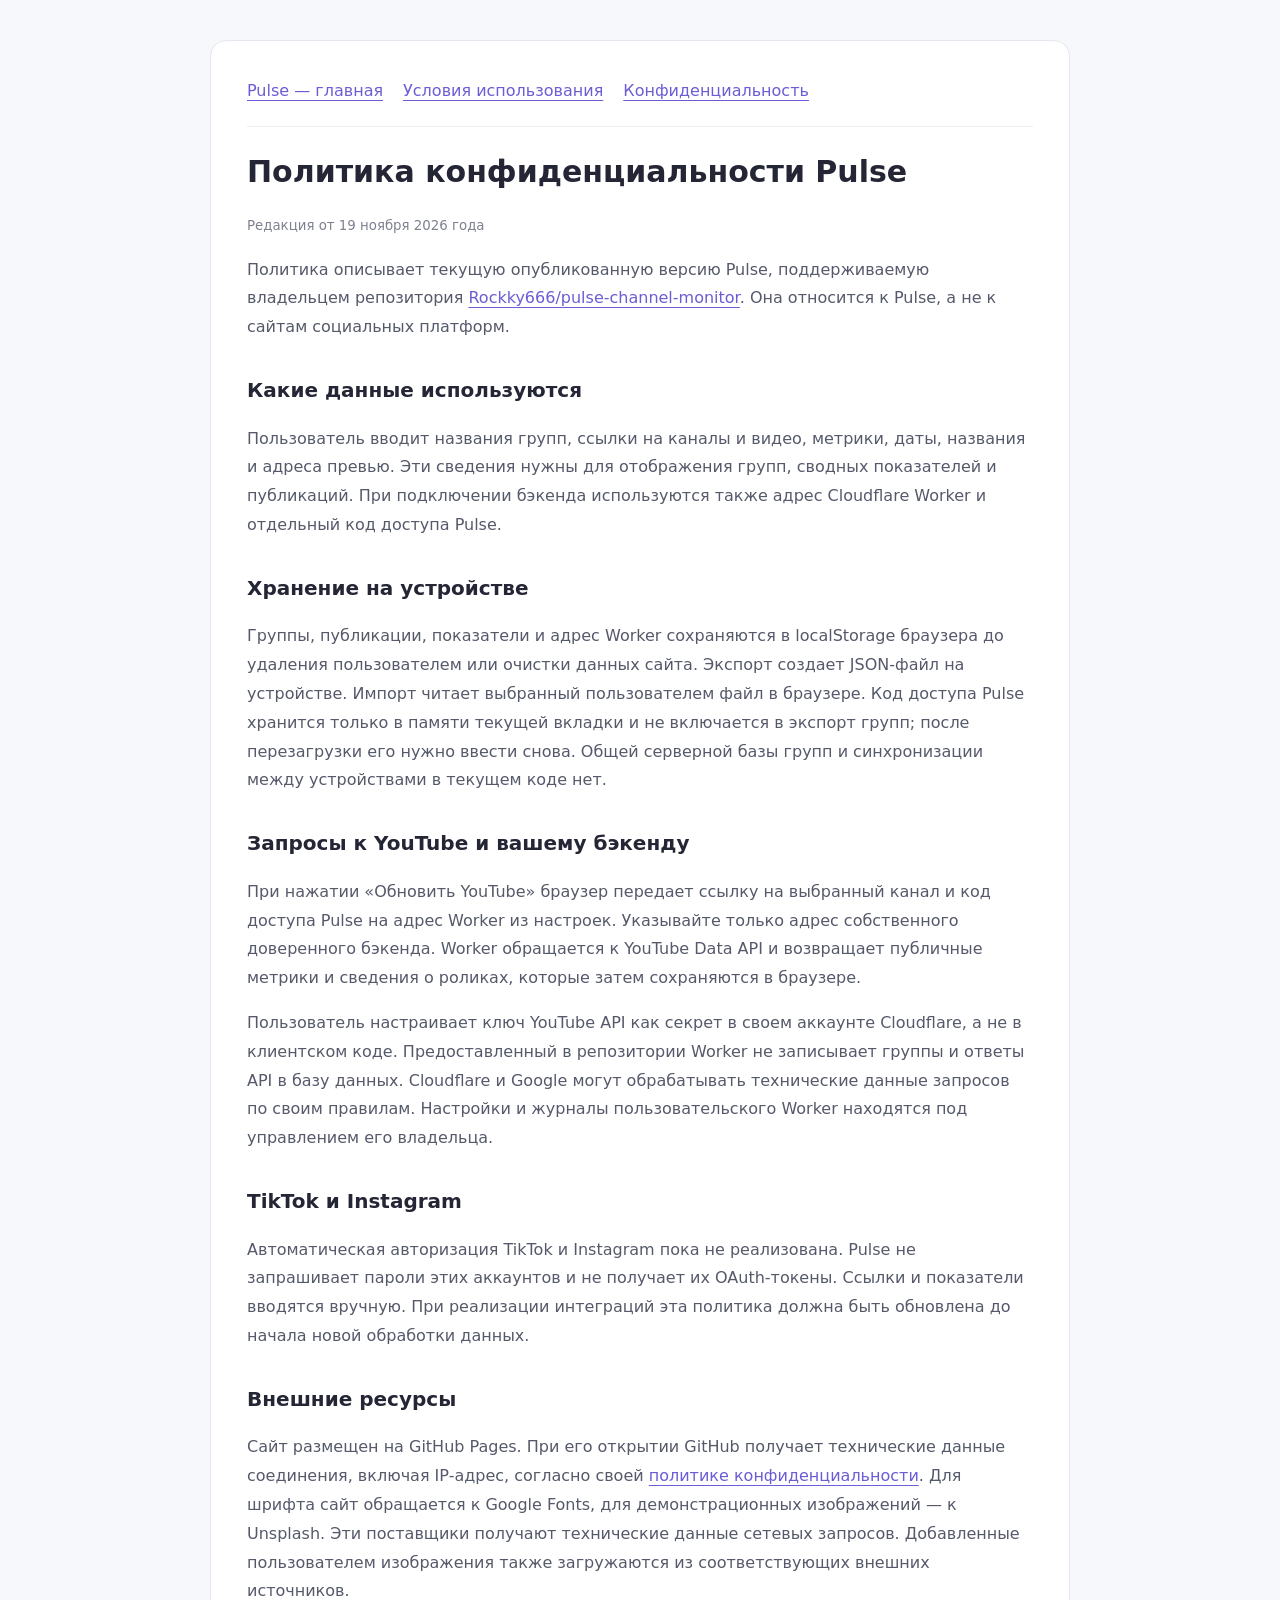
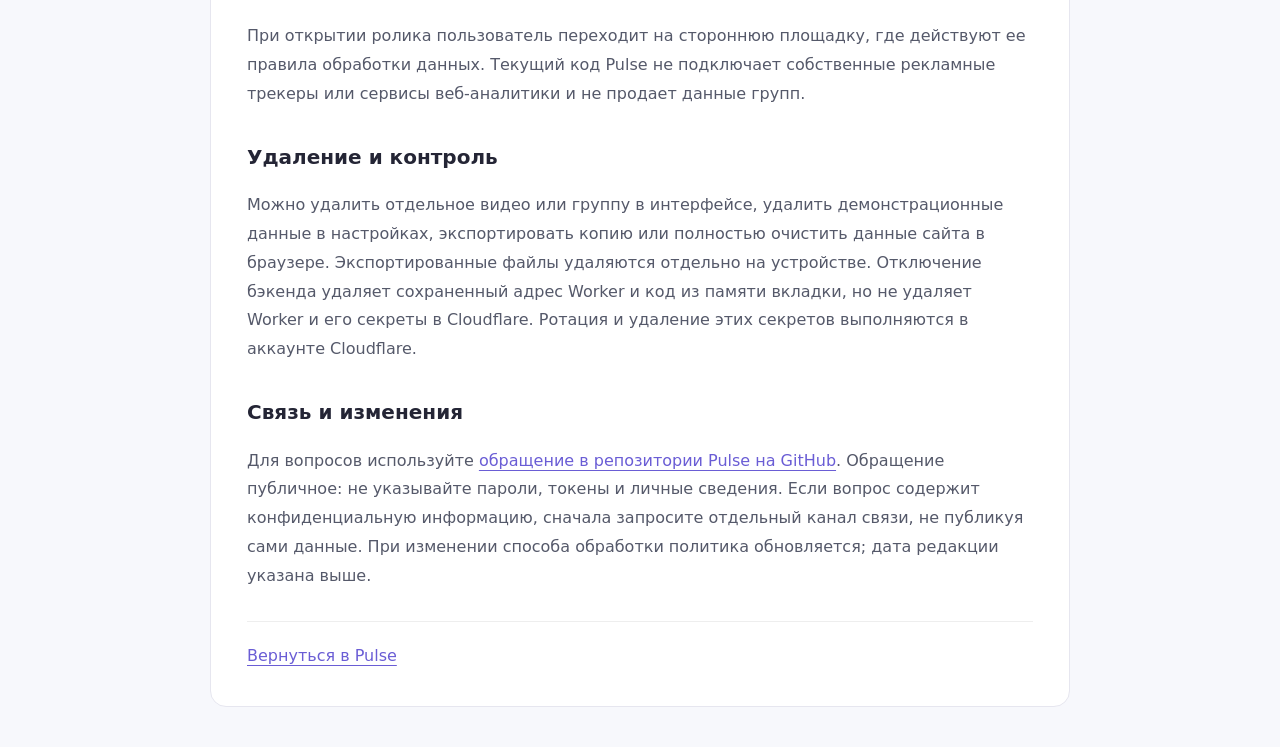
==== privacy.html @ cca0159f "Add TikTok verification and Pulse policy pages" ====
<!doctype html><html lang="ru"><head><meta charset="utf-8"><meta name="viewport" content="width=device-width,initial-scale=1"><title>Политика конфиденциальности — Pulse</title><style>*{box-sizing:border-box}body{margin:0;background:#f7f8fc;color:#242535;font:16px/1.8 system-ui,sans-serif}main{max-width:860px;margin:40px auto;padding:36px;background:white;border:1px solid #e6e6ef;border-radius:16px}nav{display:flex;gap:20px;flex-wrap:wrap;border-bottom:1px solid #eee;padding-bottom:20px;margin-bottom:25px}a{color:#6a5dd5;text-underline-offset:4px}h1{font-size:30px;line-height:1.3}h2{font-size:20px;margin-top:30px}p,li{color:#55596a}small{color:#7e8190}footer{border-top:1px solid #eee;margin-top:30px;padding-top:20px}@media(max-width:600px){main{margin:12px;padding:22px}h1{font-size:26px}}</style></head><body><main><nav><a href="./">Pulse — главная</a><a href="terms.html">Условия использования</a><a href="privacy.html">Конфиденциальность</a></nav><h1>Политика конфиденциальности Pulse</h1><small>Редакция от 19 ноября 2026 года</small>
<p>Политика описывает текущую опубликованную версию Pulse, поддерживаемую владельцем репозитория <a href="https://github.com/Rockky666/pulse-channel-monitor">Rockky666/pulse-channel-monitor</a>. Она относится к Pulse, а не к сайтам социальных платформ.</p>
<h2>Какие данные используются</h2><p>Пользователь вводит названия групп, ссылки на каналы и видео, метрики, даты, названия и адреса превью. Эти сведения нужны для отображения групп, сводных показателей и публикаций. При подключении бэкенда используются также адрес Cloudflare Worker и отдельный код доступа Pulse.</p>
<h2>Хранение на устройстве</h2><p>Группы, публикации, показатели и адрес Worker сохраняются в localStorage браузера до удаления пользователем или очистки данных сайта. Экспорт создает JSON-файл на устройстве. Импорт читает выбранный пользователем файл в браузере. Код доступа Pulse хранится только в памяти текущей вкладки и не включается в экспорт групп; после перезагрузки его нужно ввести снова. Общей серверной базы групп и синхронизации между устройствами в текущем коде нет.</p>
<h2>Запросы к YouTube и вашему бэкенду</h2><p>При нажатии «Обновить YouTube» браузер передает ссылку на выбранный канал и код доступа Pulse на адрес Worker из настроек. Указывайте только адрес собственного доверенного бэкенда. Worker обращается к YouTube Data API и возвращает публичные метрики и сведения о роликах, которые затем сохраняются в браузере.</p><p>Пользователь настраивает ключ YouTube API как секрет в своем аккаунте Cloudflare, а не в клиентском коде. Предоставленный в репозитории Worker не записывает группы и ответы API в базу данных. Cloudflare и Google могут обрабатывать технические данные запросов по своим правилам. Настройки и журналы пользовательского Worker находятся под управлением его владельца.</p>
<h2>TikTok и Instagram</h2><p>Автоматическая авторизация TikTok и Instagram пока не реализована. Pulse не запрашивает пароли этих аккаунтов и не получает их OAuth-токены. Ссылки и показатели вводятся вручную. При реализации интеграций эта политика должна быть обновлена до начала новой обработки данных.</p>
<h2>Внешние ресурсы</h2><p>Сайт размещен на GitHub Pages. При его открытии GitHub получает технические данные соединения, включая IP-адрес, согласно своей <a href="https://docs.github.com/en/site-policy/privacy-policies/github-general-privacy-statement">политике конфиденциальности</a>. Для шрифта сайт обращается к Google Fonts, для демонстрационных изображений — к Unsplash. Эти поставщики получают технические данные сетевых запросов. Добавленные пользователем изображения также загружаются из соответствующих внешних источников.</p><p>При открытии ролика пользователь переходит на стороннюю площадку, где действуют ее правила обработки данных. Текущий код Pulse не подключает собственные рекламные трекеры или сервисы веб-аналитики и не продает данные групп.</p>
<h2>Удаление и контроль</h2><p>Можно удалить отдельное видео или группу в интерфейсе, удалить демонстрационные данные в настройках, экспортировать копию или полностью очистить данные сайта в браузере. Экспортированные файлы удаляются отдельно на устройстве. Отключение бэкенда удаляет сохраненный адрес Worker и код из памяти вкладки, но не удаляет Worker и его секреты в Cloudflare. Ротация и удаление этих секретов выполняются в аккаунте Cloudflare.</p>
<h2>Связь и изменения</h2><p>Для вопросов используйте <a href="https://github.com/Rockky666/pulse-channel-monitor/issues">обращение в репозитории Pulse на GitHub</a>. Обращение публичное: не указывайте пароли, токены и личные сведения. Если вопрос содержит конфиденциальную информацию, сначала запросите отдельный канал связи, не публикуя сами данные. При изменении способа обработки политика обновляется; дата редакции указана выше.</p><footer><a href="./">Вернуться в Pulse</a></footer></main></body></html>
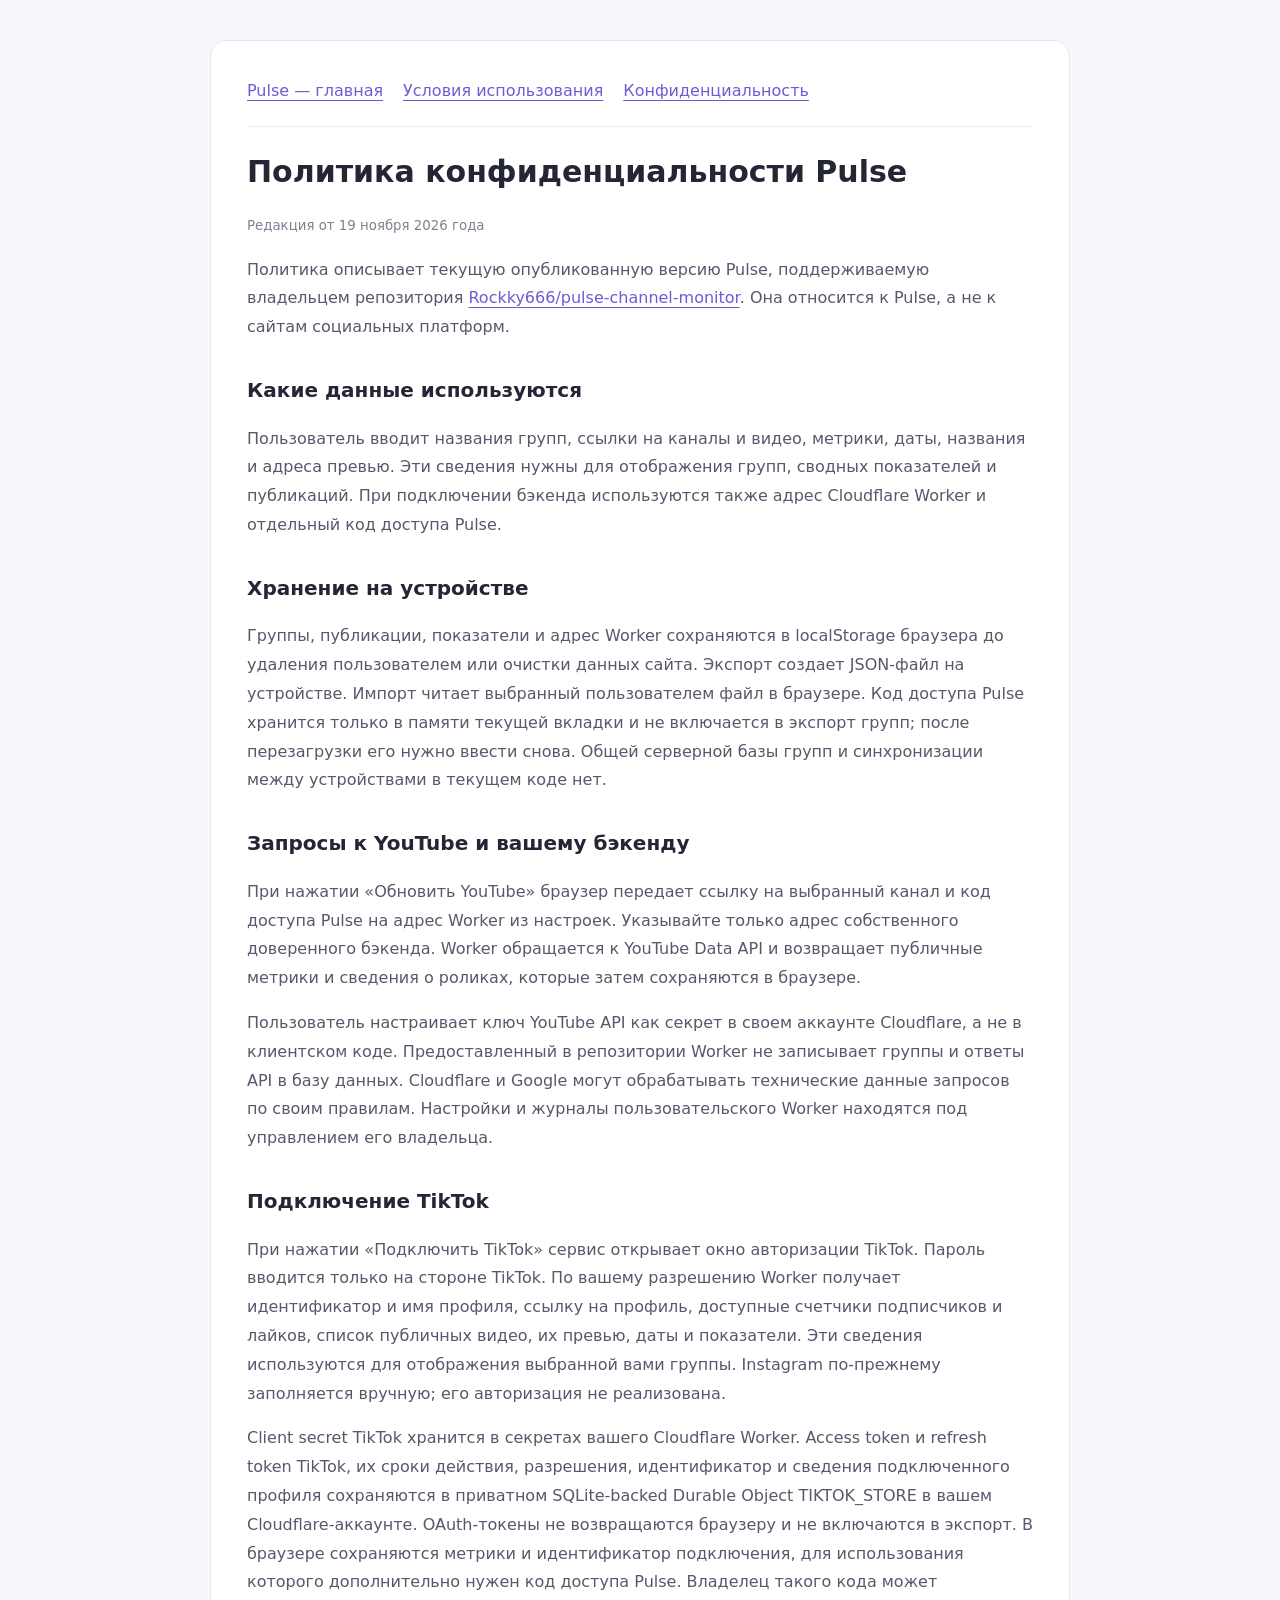
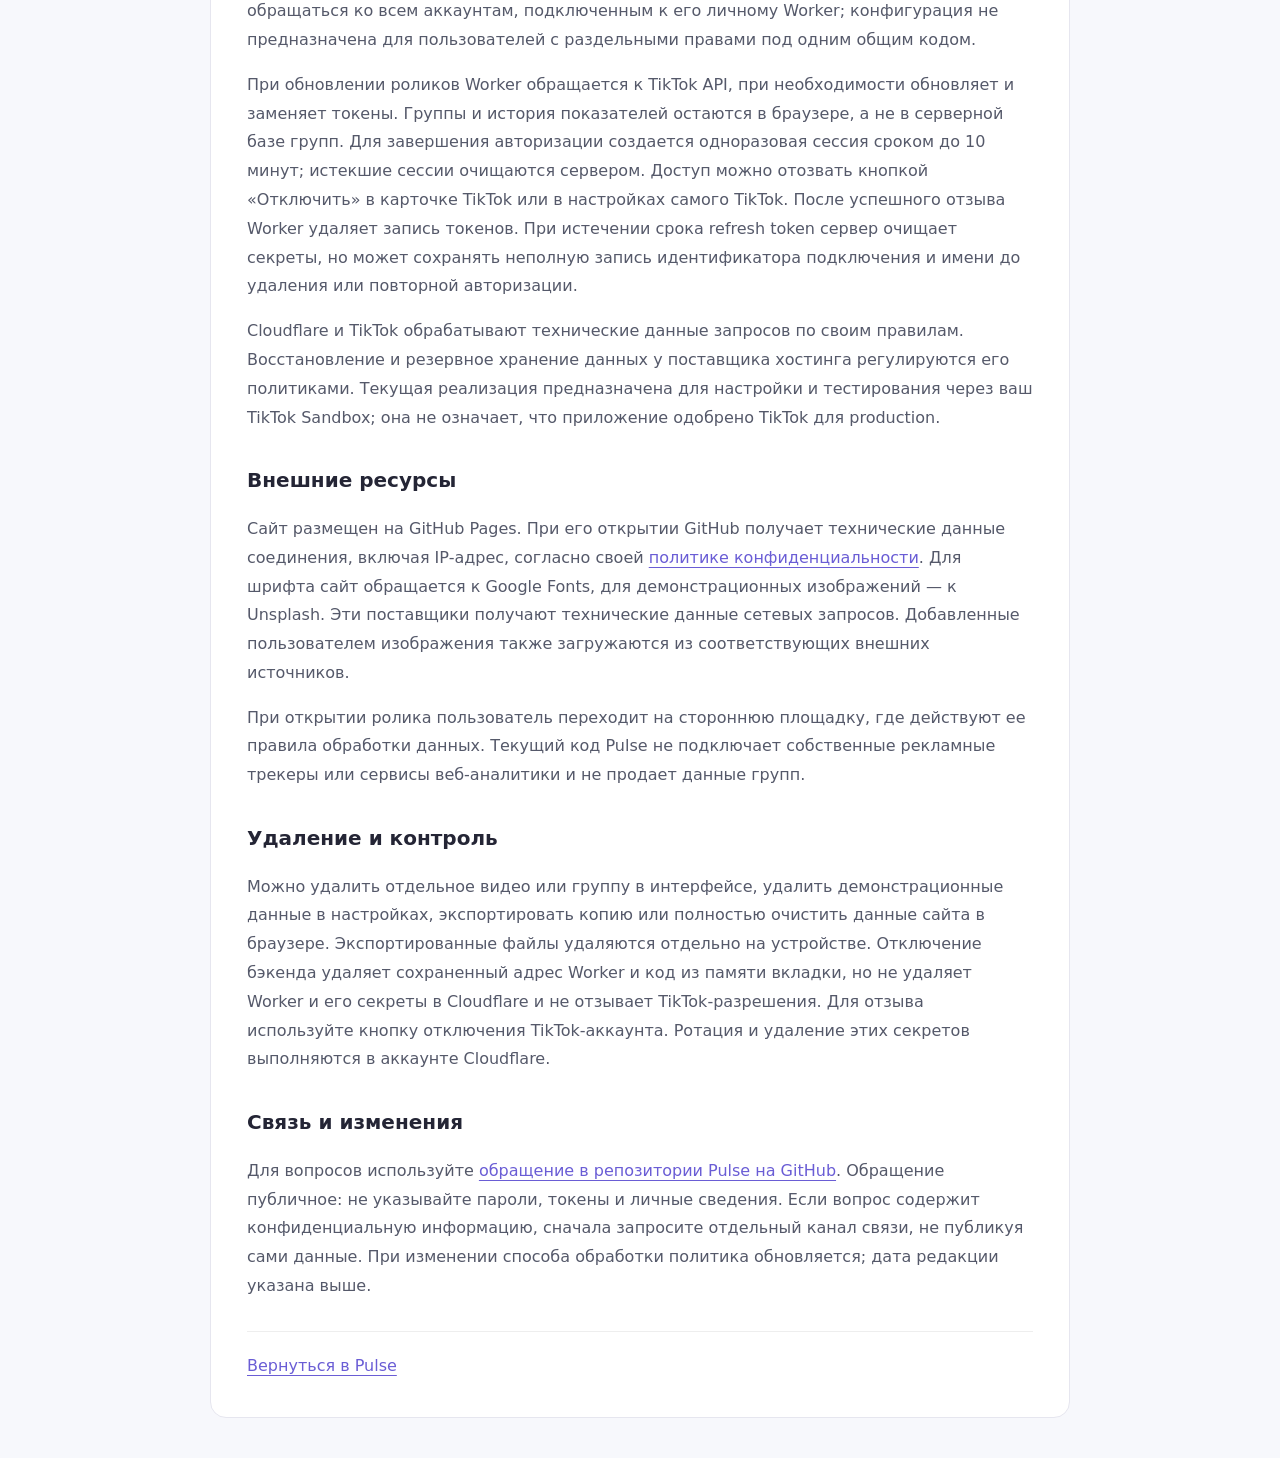
==== commit 96ecf8ac: "Add TikTok Sandbox OAuth and video metrics" ====
--- a/privacy.html
+++ b/privacy.html
@@ -3,7 +3,6 @@
 <h2>Какие данные используются</h2><p>Пользователь вводит названия групп, ссылки на каналы и видео, метрики, даты, названия и адреса превью. Эти сведения нужны для отображения групп, сводных показателей и публикаций. При подключении бэкенда используются также адрес Cloudflare Worker и отдельный код доступа Pulse.</p>
 <h2>Хранение на устройстве</h2><p>Группы, публикации, показатели и адрес Worker сохраняются в localStorage браузера до удаления пользователем или очистки данных сайта. Экспорт создает JSON-файл на устройстве. Импорт читает выбранный пользователем файл в браузере. Код доступа Pulse хранится только в памяти текущей вкладки и не включается в экспорт групп; после перезагрузки его нужно ввести снова. Общей серверной базы групп и синхронизации между устройствами в текущем коде нет.</p>
 <h2>Запросы к YouTube и вашему бэкенду</h2><p>При нажатии «Обновить YouTube» браузер передает ссылку на выбранный канал и код доступа Pulse на адрес Worker из настроек. Указывайте только адрес собственного доверенного бэкенда. Worker обращается к YouTube Data API и возвращает публичные метрики и сведения о роликах, которые затем сохраняются в браузере.</p><p>Пользователь настраивает ключ YouTube API как секрет в своем аккаунте Cloudflare, а не в клиентском коде. Предоставленный в репозитории Worker не записывает группы и ответы API в базу данных. Cloudflare и Google могут обрабатывать технические данные запросов по своим правилам. Настройки и журналы пользовательского Worker находятся под управлением его владельца.</p>
-<h2>TikTok и Instagram</h2><p>Автоматическая авторизация TikTok и Instagram пока не реализована. Pulse не запрашивает пароли этих аккаунтов и не получает их OAuth-токены. Ссылки и показатели вводятся вручную. При реализации интеграций эта политика должна быть обновлена до начала новой обработки данных.</p>
-<h2>Внешние ресурсы</h2><p>Сайт размещен на GitHub Pages. При его открытии GitHub получает технические данные соединения, включая IP-адрес, согласно своей <a href="https://docs.github.com/en/site-policy/privacy-policies/github-general-privacy-statement">политике конфиденциальности</a>. Для шрифта сайт обращается к Google Fonts, для демонстрационных изображений — к Unsplash. Эти поставщики получают технические данные сетевых запросов. Добавленные пользователем изображения также загружаются из соответствующих внешних источников.</p><p>При открытии ролика пользователь переходит на стороннюю площадку, где действуют ее правила обработки данных. Текущий код Pulse не подключает собственные рекламные трекеры или сервисы веб-аналитики и не продает данные групп.</p>
-<h2>Удаление и контроль</h2><p>Можно удалить отдельное видео или группу в интерфейсе, удалить демонстрационные данные в настройках, экспортировать копию или полностью очистить данные сайта в браузере. Экспортированные файлы удаляются отдельно на устройстве. Отключение бэкенда удаляет сохраненный адрес Worker и код из памяти вкладки, но не удаляет Worker и его секреты в Cloudflare. Ротация и удаление этих секретов выполняются в аккаунте Cloudflare.</p>
+<h2>Подключение TikTok</h2><p>При нажатии «Подключить TikTok» сервис открывает окно авторизации TikTok. Пароль вводится только на стороне TikTok. По вашему разрешению Worker получает идентификатор и имя профиля, ссылку на профиль, доступные счетчики подписчиков и лайков, список публичных видео, их превью, даты и показатели. Эти сведения используются для отображения выбранной вами группы. Instagram по-прежнему заполняется вручную; его авторизация не реализована.</p><p>Client secret TikTok хранится в секретах вашего Cloudflare Worker. Access token и refresh token TikTok, их сроки действия, разрешения, идентификатор и сведения подключенного профиля сохраняются в приватном SQLite-backed Durable Object TIKTOK_STORE в вашем Cloudflare-аккаунте. OAuth-токены не возвращаются браузеру и не включаются в экспорт. В браузере сохраняются метрики и идентификатор подключения, для использования которого дополнительно нужен код доступа Pulse. Владелец такого кода может обращаться ко всем аккаунтам, подключенным к его личному Worker; конфигурация не предназначена для пользователей с раздельными правами под одним общим кодом.</p><p>При обновлении роликов Worker обращается к TikTok API, при необходимости обновляет и заменяет токены. Группы и история показателей остаются в браузере, а не в серверной базе групп. Для завершения авторизации создается одноразовая сессия сроком до 10 минут; истекшие сессии очищаются сервером. Доступ можно отозвать кнопкой «Отключить» в карточке TikTok или в настройках самого TikTok. После успешного отзыва Worker удаляет запись токенов. При истечении срока refresh token сервер очищает секреты, но может сохранять неполную запись идентификатора подключения и имени до удаления или повторной авторизации.</p><p>Cloudflare и TikTok обрабатывают технические данные запросов по своим правилам. Восстановление и резервное хранение данных у поставщика хостинга регулируются его политиками. Текущая реализация предназначена для настройки и тестирования через ваш TikTok Sandbox; она не означает, что приложение одобрено TikTok для production.</p><h2>Внешние ресурсы</h2><p>Сайт размещен на GitHub Pages. При его открытии GitHub получает технические данные соединения, включая IP-адрес, согласно своей <a href="https://docs.github.com/en/site-policy/privacy-policies/github-general-privacy-statement">политике конфиденциальности</a>. Для шрифта сайт обращается к Google Fonts, для демонстрационных изображений — к Unsplash. Эти поставщики получают технические данные сетевых запросов. Добавленные пользователем изображения также загружаются из соответствующих внешних источников.</p><p>При открытии ролика пользователь переходит на стороннюю площадку, где действуют ее правила обработки данных. Текущий код Pulse не подключает собственные рекламные трекеры или сервисы веб-аналитики и не продает данные групп.</p>
+<h2>Удаление и контроль</h2><p>Можно удалить отдельное видео или группу в интерфейсе, удалить демонстрационные данные в настройках, экспортировать копию или полностью очистить данные сайта в браузере. Экспортированные файлы удаляются отдельно на устройстве. Отключение бэкенда удаляет сохраненный адрес Worker и код из памяти вкладки, но не удаляет Worker и его секреты в Cloudflare и не отзывает TikTok-разрешения. Для отзыва используйте кнопку отключения TikTok-аккаунта. Ротация и удаление этих секретов выполняются в аккаунте Cloudflare.</p>
 <h2>Связь и изменения</h2><p>Для вопросов используйте <a href="https://github.com/Rockky666/pulse-channel-monitor/issues">обращение в репозитории Pulse на GitHub</a>. Обращение публичное: не указывайте пароли, токены и личные сведения. Если вопрос содержит конфиденциальную информацию, сначала запросите отдельный канал связи, не публикуя сами данные. При изменении способа обработки политика обновляется; дата редакции указана выше.</p><footer><a href="./">Вернуться в Pulse</a></footer></main></body></html>
